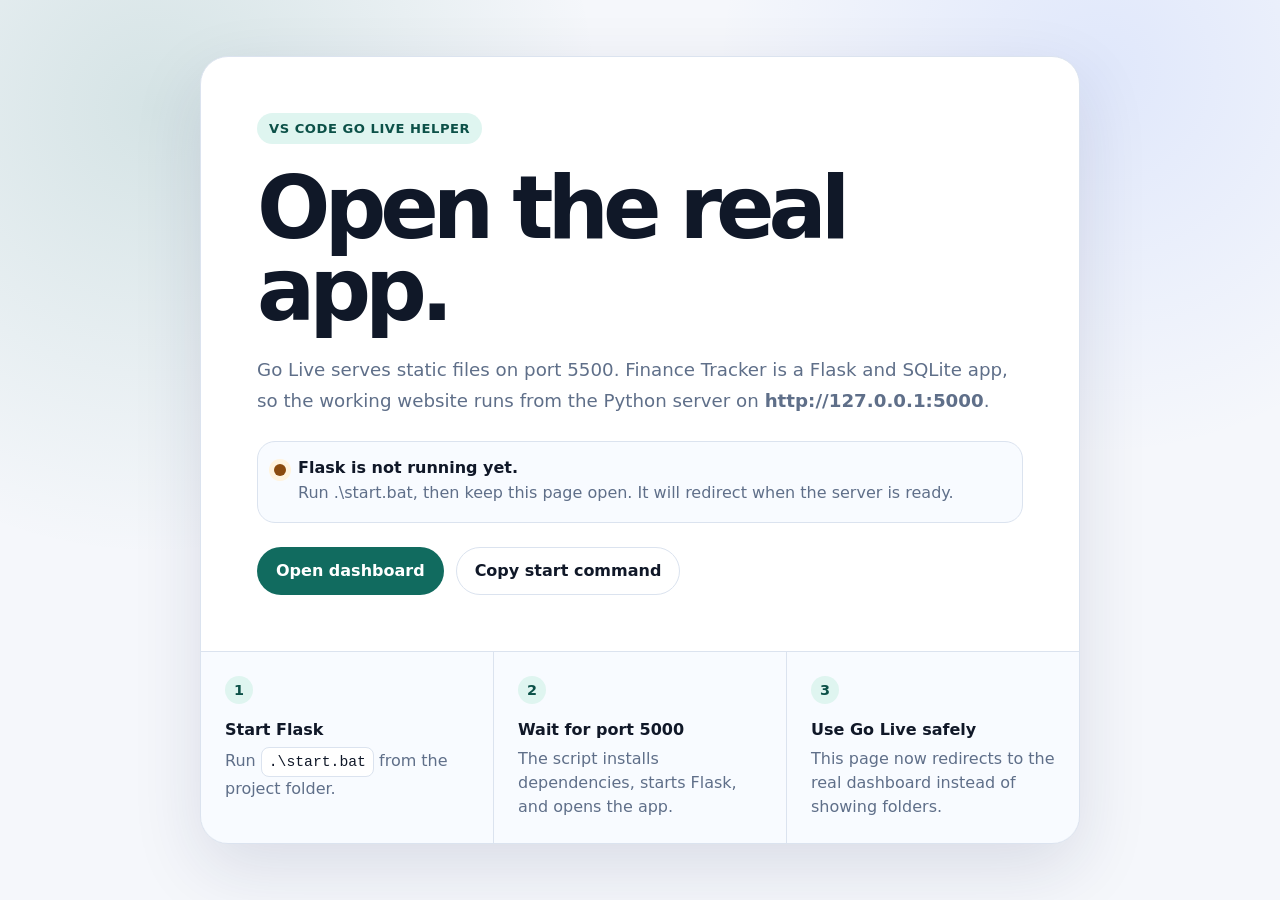
==== index.html @ 6f0ac55e "Fix live database sync and filter controls" ====
<!doctype html>
<html lang="en">
  <head>
    <meta charset="utf-8">
    <meta name="viewport" content="width=device-width, initial-scale=1">
    <title>Open Finance Tracker</title>
    <style>
      :root {
        color-scheme: light dark;
        --bg: #f5f7fb;
        --panel: #ffffff;
        --panel-strong: #f8fbff;
        --text: #101828;
        --muted: #5f6f89;
        --line: #dbe3ef;
        --brand: #116b5f;
        --brand-strong: #0c5148;
        --brand-soft: #dff5f0;
        --warning: #8a4b0f;
        --warning-soft: #fff4df;
        --shadow: 0 24px 70px rgba(23, 37, 84, 0.12);
      }

      @media (prefers-color-scheme: dark) {
        :root {
          --bg: #0d1117;
          --panel: #151b23;
          --panel-strong: #111820;
          --text: #f2f6fb;
          --muted: #9ba8ba;
          --line: #273241;
          --brand: #6ee7d2;
          --brand-strong: #a7f3e5;
          --brand-soft: rgba(45, 212, 191, 0.13);
          --warning: #ffd699;
          --warning-soft: rgba(245, 158, 11, 0.13);
          --shadow: 0 24px 70px rgba(0, 0, 0, 0.36);
        }
      }

      * {
        box-sizing: border-box;
      }

      body {
        min-height: 100vh;
        margin: 0;
        display: grid;
        place-items: center;
        padding: 32px 18px;
        background:
          radial-gradient(circle at 12% 12%, rgba(17, 107, 95, 0.14), transparent 28rem),
          radial-gradient(circle at 86% 8%, rgba(69, 118, 255, 0.12), transparent 24rem),
          var(--bg);
        color: var(--text);
        font-family:
          Inter, ui-sans-serif, system-ui, -apple-system, BlinkMacSystemFont,
          "Segoe UI", sans-serif;
      }

      main {
        width: min(100%, 880px);
      }

      .card {
        overflow: hidden;
        border: 1px solid var(--line);
        border-radius: 28px;
        background: var(--panel);
        box-shadow: var(--shadow);
      }

      .hero {
        display: grid;
        gap: 24px;
        padding: clamp(28px, 6vw, 56px);
      }

      .eyebrow {
        width: fit-content;
        margin: 0;
        padding: 8px 12px;
        border-radius: 999px;
        background: var(--brand-soft);
        color: var(--brand-strong);
        font-size: 0.82rem;
        font-weight: 750;
        letter-spacing: 0.04em;
        text-transform: uppercase;
      }

      h1 {
        max-width: 13ch;
        margin: 0;
        font-size: clamp(2.55rem, 8vw, 5.4rem);
        line-height: 0.94;
        letter-spacing: -0.07em;
      }

      .lead {
        max-width: 66ch;
        margin: 0;
        color: var(--muted);
        font-size: clamp(1rem, 2vw, 1.14rem);
        line-height: 1.7;
      }

      .status {
        display: flex;
        gap: 12px;
        align-items: flex-start;
        padding: 16px;
        border: 1px solid var(--line);
        border-radius: 18px;
        background: var(--panel-strong);
      }

      .status-dot {
        width: 12px;
        height: 12px;
        margin-top: 6px;
        flex: 0 0 auto;
        border-radius: 999px;
        background: var(--warning);
        box-shadow: 0 0 0 5px var(--warning-soft);
      }

      .status.is-online .status-dot {
        background: var(--brand);
        box-shadow: 0 0 0 5px var(--brand-soft);
      }

      .status strong {
        display: block;
        margin-bottom: 4px;
      }

      .status p {
        margin: 0;
        color: var(--muted);
        line-height: 1.55;
      }

      .actions {
        display: flex;
        flex-wrap: wrap;
        gap: 12px;
      }

      .button {
        min-height: 48px;
        display: inline-flex;
        align-items: center;
        justify-content: center;
        gap: 8px;
        border: 1px solid transparent;
        border-radius: 999px;
        padding: 0 18px;
        font: inherit;
        font-weight: 800;
        color: #ffffff;
        background: var(--brand);
        text-decoration: none;
        cursor: pointer;
      }

      .button.secondary {
        color: var(--text);
        background: transparent;
        border-color: var(--line);
      }

      .button:hover {
        transform: translateY(-1px);
      }

      .steps {
        display: grid;
        grid-template-columns: repeat(3, 1fr);
        gap: 1px;
        border-top: 1px solid var(--line);
        background: var(--line);
      }

      .step {
        min-height: 144px;
        padding: 24px;
        background: var(--panel-strong);
      }

      .step span {
        display: inline-grid;
        width: 28px;
        height: 28px;
        place-items: center;
        margin-bottom: 16px;
        border-radius: 50%;
        color: var(--brand-strong);
        background: var(--brand-soft);
        font-size: 0.9rem;
        font-weight: 850;
      }

      .step h2 {
        margin: 0 0 8px;
        font-size: 1rem;
      }

      .step p {
        margin: 0;
        color: var(--muted);
        line-height: 1.5;
      }

      code {
        display: inline-block;
        padding: 3px 7px;
        border: 1px solid var(--line);
        border-radius: 8px;
        color: var(--text);
        background: var(--panel);
        font-family: "SFMono-Regular", Consolas, "Liberation Mono", monospace;
        font-size: 0.92em;
      }

      @media (max-width: 720px) {
        body {
          place-items: start center;
        }

        h1 {
          max-width: 10ch;
        }

        .steps {
          grid-template-columns: 1fr;
        }
      }
    </style>
  </head>
  <body>
    <main class="card">
      <section class="hero" aria-labelledby="page-title">
        <p class="eyebrow">VS Code Go Live helper</p>
        <h1 id="page-title">Open the real app.</h1>
        <p class="lead">
          Go Live serves static files on port 5500. Finance Tracker is a Flask
          and SQLite app, so the working website runs from the Python server on
          <strong>http://127.0.0.1:5000</strong>.
        </p>

        <div id="status" class="status" role="status" aria-live="polite">
          <span class="status-dot" aria-hidden="true"></span>
          <div>
            <strong id="status-title">Checking the Flask server...</strong>
            <p id="status-copy">
              If it is already running, this page will open the dashboard automatically.
            </p>
          </div>
        </div>

        <div class="actions" aria-label="Actions">
          <a class="button" href="http://127.0.0.1:5000/">Open dashboard</a>
          <button class="button secondary" type="button" id="copy-command">
            Copy start command
          </button>
        </div>
      </section>

      <section class="steps" aria-label="How to start the app">
        <article class="step">
          <span>1</span>
          <h2>Start Flask</h2>
          <p>Run <code>.\start.bat</code> from the project folder.</p>
        </article>
        <article class="step">
          <span>2</span>
          <h2>Wait for port 5000</h2>
          <p>The script installs dependencies, starts Flask, and opens the app.</p>
        </article>
        <article class="step">
          <span>3</span>
          <h2>Use Go Live safely</h2>
          <p>This page now redirects to the real dashboard instead of showing folders.</p>
        </article>
      </section>
    </main>

    <noscript>
      <p>
        JavaScript is off. Start Flask with <code>.\start.bat</code>, then open
        <a href="http://127.0.0.1:5000/">http://127.0.0.1:5000/</a>.
      </p>
    </noscript>

    <script>
      const appUrl = "http://127.0.0.1:5000/";
      const statusBox = document.getElementById("status");
      const statusTitle = document.getElementById("status-title");
      const statusCopy = document.getElementById("status-copy");
      const copyButton = document.getElementById("copy-command");
      let redirected = false;

      function setStatus(isOnline, title, copy) {
        statusBox.classList.toggle("is-online", isOnline);
        statusTitle.textContent = title;
        statusCopy.textContent = copy;
      }

      function checkFlaskServer() {
        if (redirected) return;

        const probe = new Image();
        const timer = window.setTimeout(() => {
          probe.onload = null;
          probe.onerror = null;
          setStatus(
            false,
            "Flask is not running yet.",
            "Run .\\start.bat, then keep this page open. It will redirect when the server is ready."
          );
        }, 1200);

        probe.onload = () => {
          window.clearTimeout(timer);
          redirected = true;
          setStatus(true, "Flask is running.", "Opening the dashboard on port 5000...");
          window.setTimeout(() => window.location.replace(appUrl), 350);
        };

        probe.onerror = () => {
          window.clearTimeout(timer);
          setStatus(
            false,
            "Flask is not running yet.",
            "Run .\\start.bat, then keep this page open. It will redirect when the server is ready."
          );
        };

        probe.src = `${appUrl}static/img/favicon.svg?probe=${Date.now()}`;
      }

      copyButton.addEventListener("click", async () => {
        try {
          await navigator.clipboard.writeText(".\\start.bat");
          copyButton.textContent = "Copied";
          window.setTimeout(() => {
            copyButton.textContent = "Copy start command";
          }, 1800);
        } catch {
          copyButton.textContent = "Run .\\start.bat";
        }
      });

      checkFlaskServer();
      window.setInterval(checkFlaskServer, 3000);
    </script>
  </body>
</html>
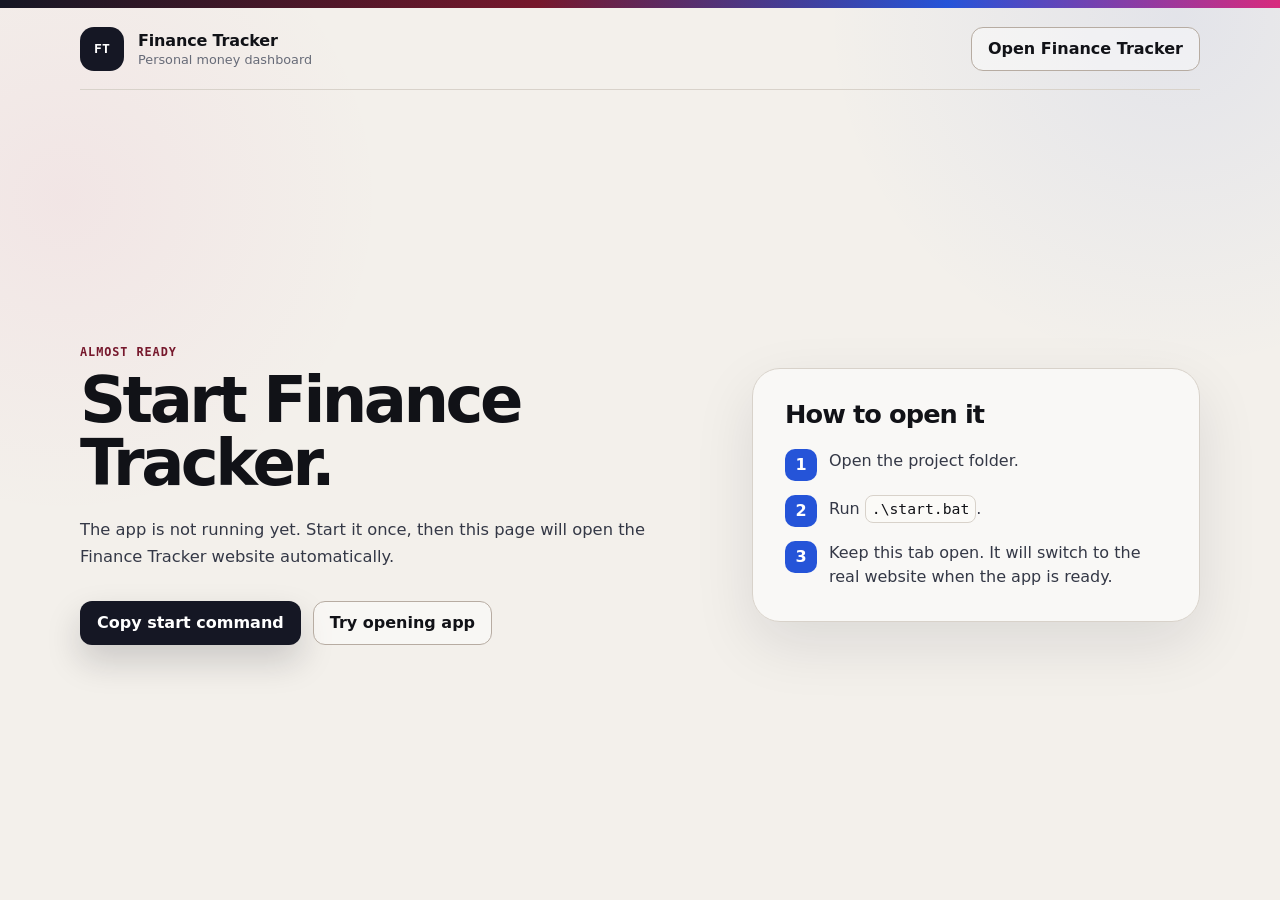
==== commit c7c74734: "Refine Go Live redirect page" ====
--- a/index.html
+++ b/index.html
@@ -1,343 +1,360 @@
 <!doctype html>
-<html lang="en">
+<html lang="en" class="is-checking">
   <head>
     <meta charset="utf-8">
     <meta name="viewport" content="width=device-width, initial-scale=1">
-    <title>Open Finance Tracker</title>
+    <title>Opening Finance Tracker</title>
+    <script>
+      (() => {
+        const appUrl = "http://127.0.0.1:5000/";
+        const revealFallback = () => {
+          document.documentElement.classList.remove("is-checking");
+          document.documentElement.classList.add("show-fallback");
+        };
+
+        const probe = new Image();
+        const fallbackTimer = window.setTimeout(revealFallback, 850);
+
+        probe.onload = () => {
+          window.clearTimeout(fallbackTimer);
+          window.location.replace(appUrl);
+        };
+
+        probe.onerror = () => {
+          window.clearTimeout(fallbackTimer);
+          revealFallback();
+        };
+
+        probe.src = `${appUrl}static/img/favicon.svg?go-live-probe=${Date.now()}`;
+        window.FINANCE_TRACKER_APP_URL = appUrl;
+      })();
+    </script>
     <style>
       :root {
-        color-scheme: light dark;
-        --bg: #f5f7fb;
-        --panel: #ffffff;
-        --panel-strong: #f8fbff;
-        --text: #101828;
-        --muted: #5f6f89;
-        --line: #dbe3ef;
-        --brand: #116b5f;
-        --brand-strong: #0c5148;
-        --brand-soft: #dff5f0;
-        --warning: #8a4b0f;
-        --warning-soft: #fff4df;
-        --shadow: 0 24px 70px rgba(23, 37, 84, 0.12);
-      }
-
-      @media (prefers-color-scheme: dark) {
-        :root {
-          --bg: #0d1117;
-          --panel: #151b23;
-          --panel-strong: #111820;
-          --text: #f2f6fb;
-          --muted: #9ba8ba;
-          --line: #273241;
-          --brand: #6ee7d2;
-          --brand-strong: #a7f3e5;
-          --brand-soft: rgba(45, 212, 191, 0.13);
-          --warning: #ffd699;
-          --warning-soft: rgba(245, 158, 11, 0.13);
-          --shadow: 0 24px 70px rgba(0, 0, 0, 0.36);
-        }
+        color-scheme: light;
+        --canvas: #f3f0eb;
+        --surface: #fbfaf7;
+        --ink: #111217;
+        --ink-soft: #343846;
+        --muted: #676b78;
+        --line: #d8d2ca;
+        --line-strong: #b7aca2;
+        --blue: #2554d8;
+        --blue-deep: #172f83;
+        --red: #76182c;
+        --pink: #d82a7d;
+        --navy: #151724;
+        --shadow: 0 22px 60px rgba(21, 23, 36, 0.1);
       }
 
       * {
         box-sizing: border-box;
       }
 
+      html,
       body {
-        min-height: 100vh;
+        min-height: 100%;
+      }
+
+      body {
         margin: 0;
+        background:
+          radial-gradient(circle at 92% 2%, rgba(37, 84, 216, 0.08), transparent 22rem),
+          radial-gradient(circle at 5% 22%, rgba(216, 42, 125, 0.055), transparent 20rem),
+          var(--canvas);
+        color: var(--ink);
+        font-family: "Aptos", "Segoe UI Variable", "Segoe UI", system-ui, sans-serif;
+      }
+
+      .top-strip {
+        height: 8px;
+        background: linear-gradient(90deg, var(--navy), var(--red) 42%, var(--blue) 74%, var(--pink));
+      }
+
+      .page {
+        width: min(1120px, calc(100% - 40px));
+        margin-inline: auto;
+      }
+
+      .topbar {
+        min-height: 82px;
+        display: flex;
+        align-items: center;
+        justify-content: space-between;
+        gap: 20px;
+        border-bottom: 1px solid var(--line);
+      }
+
+      .brand {
+        display: inline-flex;
+        align-items: center;
+        gap: 14px;
+        color: var(--ink);
+        text-decoration: none;
+      }
+
+      .brand-mark {
+        width: 44px;
+        height: 44px;
         display: grid;
         place-items: center;
-        padding: 32px 18px;
-        background:
-          radial-gradient(circle at 12% 12%, rgba(17, 107, 95, 0.14), transparent 28rem),
-          radial-gradient(circle at 86% 8%, rgba(69, 118, 255, 0.12), transparent 24rem),
-          var(--bg);
-        color: var(--text);
-        font-family:
-          Inter, ui-sans-serif, system-ui, -apple-system, BlinkMacSystemFont,
-          "Segoe UI", sans-serif;
-      }
-
-      main {
-        width: min(100%, 880px);
-      }
-
-      .card {
-        overflow: hidden;
-        border: 1px solid var(--line);
-        border-radius: 28px;
-        background: var(--panel);
-        box-shadow: var(--shadow);
-      }
-
-      .hero {
-        display: grid;
-        gap: 24px;
-        padding: clamp(28px, 6vw, 56px);
+        border-radius: 14px;
+        background: var(--navy);
+        color: #ffffff;
+        font-family: "Cascadia Code", "SFMono-Regular", Consolas, monospace;
+        font-size: 0.82rem;
+        font-weight: 850;
+      }
+
+      .brand-copy {
+        display: grid;
+        gap: 2px;
+      }
+
+      .brand-copy strong {
+        font-size: 1rem;
+        letter-spacing: -0.01em;
+      }
+
+      .brand-copy small {
+        color: var(--muted);
+        font-size: 0.8rem;
+      }
+
+      .fallback-page {
+        min-height: calc(100vh - 90px);
+        display: grid;
+        grid-template-columns: minmax(0, 0.95fr) minmax(300px, 0.7fr);
+        gap: clamp(2rem, 5vw, 5rem);
+        align-items: center;
+        padding: clamp(2.5rem, 7vw, 5.5rem) 0;
+        opacity: 1;
+        transition: opacity 160ms ease;
+      }
+
+      html.is-checking .fallback-page,
+      html.is-checking .top-strip,
+      html.is-checking .topbar {
+        opacity: 0;
+        pointer-events: none;
       }
 
       .eyebrow {
-        width: fit-content;
         margin: 0;
-        padding: 8px 12px;
-        border-radius: 999px;
-        background: var(--brand-soft);
-        color: var(--brand-strong);
-        font-size: 0.82rem;
-        font-weight: 750;
-        letter-spacing: 0.04em;
+        color: var(--red);
+        font-family: "Cascadia Code", "SFMono-Regular", Consolas, monospace;
+        font-size: 0.74rem;
+        font-weight: 850;
+        letter-spacing: 0.08em;
         text-transform: uppercase;
       }
 
       h1 {
-        max-width: 13ch;
-        margin: 0;
-        font-size: clamp(2.55rem, 8vw, 5.4rem);
-        line-height: 0.94;
-        letter-spacing: -0.07em;
+        max-width: 11ch;
+        margin: 10px 0 0;
+        color: var(--ink);
+        font-size: clamp(2.8rem, 5vw, 4.55rem);
+        line-height: 0.98;
+        letter-spacing: -0.055em;
+        text-wrap: balance;
       }
 
       .lead {
-        max-width: 66ch;
-        margin: 0;
-        color: var(--muted);
-        font-size: clamp(1rem, 2vw, 1.14rem);
-        line-height: 1.7;
-      }
-
-      .status {
-        display: flex;
-        gap: 12px;
-        align-items: flex-start;
-        padding: 16px;
-        border: 1px solid var(--line);
-        border-radius: 18px;
-        background: var(--panel-strong);
-      }
-
-      .status-dot {
-        width: 12px;
-        height: 12px;
-        margin-top: 6px;
-        flex: 0 0 auto;
-        border-radius: 999px;
-        background: var(--warning);
-        box-shadow: 0 0 0 5px var(--warning-soft);
-      }
-
-      .status.is-online .status-dot {
-        background: var(--brand);
-        box-shadow: 0 0 0 5px var(--brand-soft);
-      }
-
-      .status strong {
-        display: block;
-        margin-bottom: 4px;
-      }
-
-      .status p {
-        margin: 0;
-        color: var(--muted);
-        line-height: 1.55;
+        max-width: 62ch;
+        margin: 22px 0 0;
+        color: var(--ink-soft);
+        font-size: clamp(1.02rem, 1.2vw, 1.18rem);
+        line-height: 1.65;
       }
 
       .actions {
         display: flex;
         flex-wrap: wrap;
         gap: 12px;
+        margin-top: 30px;
       }
 
       .button {
-        min-height: 48px;
+        min-height: 44px;
         display: inline-flex;
         align-items: center;
         justify-content: center;
-        gap: 8px;
         border: 1px solid transparent;
-        border-radius: 999px;
-        padding: 0 18px;
+        border-radius: 12px;
+        padding: 0.74rem 1rem;
+        background: var(--navy);
+        color: #ffffff;
+        box-shadow: 0 16px 34px rgba(21, 23, 36, 0.18);
         font: inherit;
         font-weight: 800;
-        color: #ffffff;
-        background: var(--brand);
+        line-height: 1;
         text-decoration: none;
         cursor: pointer;
       }
 
       .button.secondary {
-        color: var(--text);
-        background: transparent;
-        border-color: var(--line);
+        border-color: var(--line-strong);
+        background: rgba(255, 255, 255, 0.42);
+        color: var(--ink);
+        box-shadow: none;
       }
 
       .button:hover {
         transform: translateY(-1px);
       }
 
-      .steps {
-        display: grid;
-        grid-template-columns: repeat(3, 1fr);
-        gap: 1px;
-        border-top: 1px solid var(--line);
-        background: var(--line);
-      }
-
-      .step {
-        min-height: 144px;
-        padding: 24px;
-        background: var(--panel-strong);
-      }
-
-      .step span {
-        display: inline-grid;
-        width: 28px;
-        height: 28px;
+      .start-panel {
+        border: 1px solid var(--line);
+        border-radius: 28px;
+        padding: clamp(1.3rem, 4vw, 2rem);
+        background: rgba(255, 255, 255, 0.55);
+        box-shadow: var(--shadow);
+      }
+
+      .start-panel h2 {
+        margin: 0;
+        color: var(--ink);
+        font-size: clamp(1.35rem, 2vw, 1.85rem);
+        line-height: 1.08;
+        letter-spacing: -0.035em;
+      }
+
+      .start-panel ol {
+        display: grid;
+        gap: 14px;
+        margin: 20px 0 0;
+        padding: 0;
+        list-style: none;
+      }
+
+      .start-panel li {
+        display: grid;
+        grid-template-columns: 32px minmax(0, 1fr);
+        gap: 12px;
+        align-items: start;
+        color: var(--ink-soft);
+        line-height: 1.5;
+      }
+
+      .step-number {
+        width: 32px;
+        height: 32px;
+        display: grid;
         place-items: center;
-        margin-bottom: 16px;
-        border-radius: 50%;
-        color: var(--brand-strong);
-        background: var(--brand-soft);
-        font-size: 0.9rem;
+        border-radius: 10px;
+        background: var(--blue);
+        color: #ffffff;
         font-weight: 850;
-      }
-
-      .step h2 {
-        margin: 0 0 8px;
-        font-size: 1rem;
-      }
-
-      .step p {
-        margin: 0;
-        color: var(--muted);
-        line-height: 1.5;
       }
 
       code {
         display: inline-block;
-        padding: 3px 7px;
         border: 1px solid var(--line);
         border-radius: 8px;
-        color: var(--text);
-        background: var(--panel);
-        font-family: "SFMono-Regular", Consolas, "Liberation Mono", monospace;
+        padding: 2px 6px;
+        background: var(--surface);
+        color: var(--ink);
+        font-family: "Cascadia Code", "SFMono-Regular", Consolas, monospace;
         font-size: 0.92em;
       }
 
-      @media (max-width: 720px) {
-        body {
-          place-items: start center;
+      noscript {
+        display: block;
+        width: min(720px, calc(100% - 40px));
+        margin: 24px auto;
+        color: var(--ink-soft);
+        line-height: 1.55;
+      }
+
+      @media (max-width: 820px) {
+        .fallback-page {
+          min-height: auto;
+          grid-template-columns: 1fr;
+        }
+
+        .topbar {
+          align-items: flex-start;
+          flex-direction: column;
+          justify-content: center;
+          padding: 14px 0;
         }
 
         h1 {
-          max-width: 10ch;
-        }
-
-        .steps {
-          grid-template-columns: 1fr;
+          max-width: 11.5ch;
+          font-size: clamp(2.55rem, 13vw, 3.35rem);
+        }
+      }
+
+      @media (prefers-reduced-motion: reduce) {
+        *,
+        *::before,
+        *::after {
+          scroll-behavior: auto !important;
+          transition-duration: 0.01ms !important;
+          animation-duration: 0.01ms !important;
+          animation-iteration-count: 1 !important;
         }
       }
     </style>
   </head>
   <body>
-    <main class="card">
-      <section class="hero" aria-labelledby="page-title">
-        <p class="eyebrow">VS Code Go Live helper</p>
-        <h1 id="page-title">Open the real app.</h1>
+    <div class="top-strip" aria-hidden="true"></div>
+    <header class="page topbar" aria-label="Finance Tracker">
+      <a class="brand" href="http://127.0.0.1:5000/" aria-label="Finance Tracker home">
+        <span class="brand-mark" aria-hidden="true">FT</span>
+        <span class="brand-copy">
+          <strong>Finance Tracker</strong>
+          <small>Personal money dashboard</small>
+        </span>
+      </a>
+      <a class="button secondary" href="http://127.0.0.1:5000/">Open Finance Tracker</a>
+    </header>
+
+    <main class="page fallback-page" aria-labelledby="page-title">
+      <section>
+        <p class="eyebrow">Almost ready</p>
+        <h1 id="page-title">Start Finance Tracker.</h1>
         <p class="lead">
-          Go Live serves static files on port 5500. Finance Tracker is a Flask
-          and SQLite app, so the working website runs from the Python server on
-          <strong>http://127.0.0.1:5000</strong>.
+          The app is not running yet. Start it once, then this page will open the Finance Tracker website automatically.
         </p>
-
-        <div id="status" class="status" role="status" aria-live="polite">
-          <span class="status-dot" aria-hidden="true"></span>
-          <div>
-            <strong id="status-title">Checking the Flask server...</strong>
-            <p id="status-copy">
-              If it is already running, this page will open the dashboard automatically.
-            </p>
-          </div>
-        </div>
-
         <div class="actions" aria-label="Actions">
-          <a class="button" href="http://127.0.0.1:5000/">Open dashboard</a>
-          <button class="button secondary" type="button" id="copy-command">
-            Copy start command
-          </button>
+          <button class="button" type="button" id="copy-command">Copy start command</button>
+          <a class="button secondary" href="http://127.0.0.1:5000/">Try opening app</a>
         </div>
       </section>
 
-      <section class="steps" aria-label="How to start the app">
-        <article class="step">
-          <span>1</span>
-          <h2>Start Flask</h2>
-          <p>Run <code>.\start.bat</code> from the project folder.</p>
-        </article>
-        <article class="step">
-          <span>2</span>
-          <h2>Wait for port 5000</h2>
-          <p>The script installs dependencies, starts Flask, and opens the app.</p>
-        </article>
-        <article class="step">
-          <span>3</span>
-          <h2>Use Go Live safely</h2>
-          <p>This page now redirects to the real dashboard instead of showing folders.</p>
-        </article>
-      </section>
+      <aside class="start-panel" aria-labelledby="start-title">
+        <h2 id="start-title">How to open it</h2>
+        <ol>
+          <li>
+            <span class="step-number">1</span>
+            <span>Open the project folder.</span>
+          </li>
+          <li>
+            <span class="step-number">2</span>
+            <span>Run <code>.\start.bat</code>.</span>
+          </li>
+          <li>
+            <span class="step-number">3</span>
+            <span>Keep this tab open. It will switch to the real website when the app is ready.</span>
+          </li>
+        </ol>
+      </aside>
     </main>
 
     <noscript>
-      <p>
-        JavaScript is off. Start Flask with <code>.\start.bat</code>, then open
-        <a href="http://127.0.0.1:5000/">http://127.0.0.1:5000/</a>.
-      </p>
+      JavaScript is off. Run <code>.\start.bat</code>, then open
+      <a href="http://127.0.0.1:5000/">Finance Tracker</a>.
     </noscript>
 
     <script>
-      const appUrl = "http://127.0.0.1:5000/";
-      const statusBox = document.getElementById("status");
-      const statusTitle = document.getElementById("status-title");
-      const statusCopy = document.getElementById("status-copy");
+      const appUrl = window.FINANCE_TRACKER_APP_URL || "http://127.0.0.1:5000/";
       const copyButton = document.getElementById("copy-command");
-      let redirected = false;
-
-      function setStatus(isOnline, title, copy) {
-        statusBox.classList.toggle("is-online", isOnline);
-        statusTitle.textContent = title;
-        statusCopy.textContent = copy;
-      }
-
-      function checkFlaskServer() {
-        if (redirected) return;
-
+
+      function checkAgain() {
         const probe = new Image();
-        const timer = window.setTimeout(() => {
-          probe.onload = null;
-          probe.onerror = null;
-          setStatus(
-            false,
-            "Flask is not running yet.",
-            "Run .\\start.bat, then keep this page open. It will redirect when the server is ready."
-          );
-        }, 1200);
-
-        probe.onload = () => {
-          window.clearTimeout(timer);
-          redirected = true;
-          setStatus(true, "Flask is running.", "Opening the dashboard on port 5000...");
-          window.setTimeout(() => window.location.replace(appUrl), 350);
-        };
-
-        probe.onerror = () => {
-          window.clearTimeout(timer);
-          setStatus(
-            false,
-            "Flask is not running yet.",
-            "Run .\\start.bat, then keep this page open. It will redirect when the server is ready."
-          );
-        };
-
-        probe.src = `${appUrl}static/img/favicon.svg?probe=${Date.now()}`;
+        probe.onload = () => window.location.replace(appUrl);
+        probe.src = `${appUrl}static/img/favicon.svg?go-live-probe=${Date.now()}`;
       }
 
       copyButton.addEventListener("click", async () => {
@@ -352,8 +369,7 @@
         }
       });
 
-      checkFlaskServer();
-      window.setInterval(checkFlaskServer, 3000);
+      window.setInterval(checkAgain, 3000);
     </script>
   </body>
 </html>
